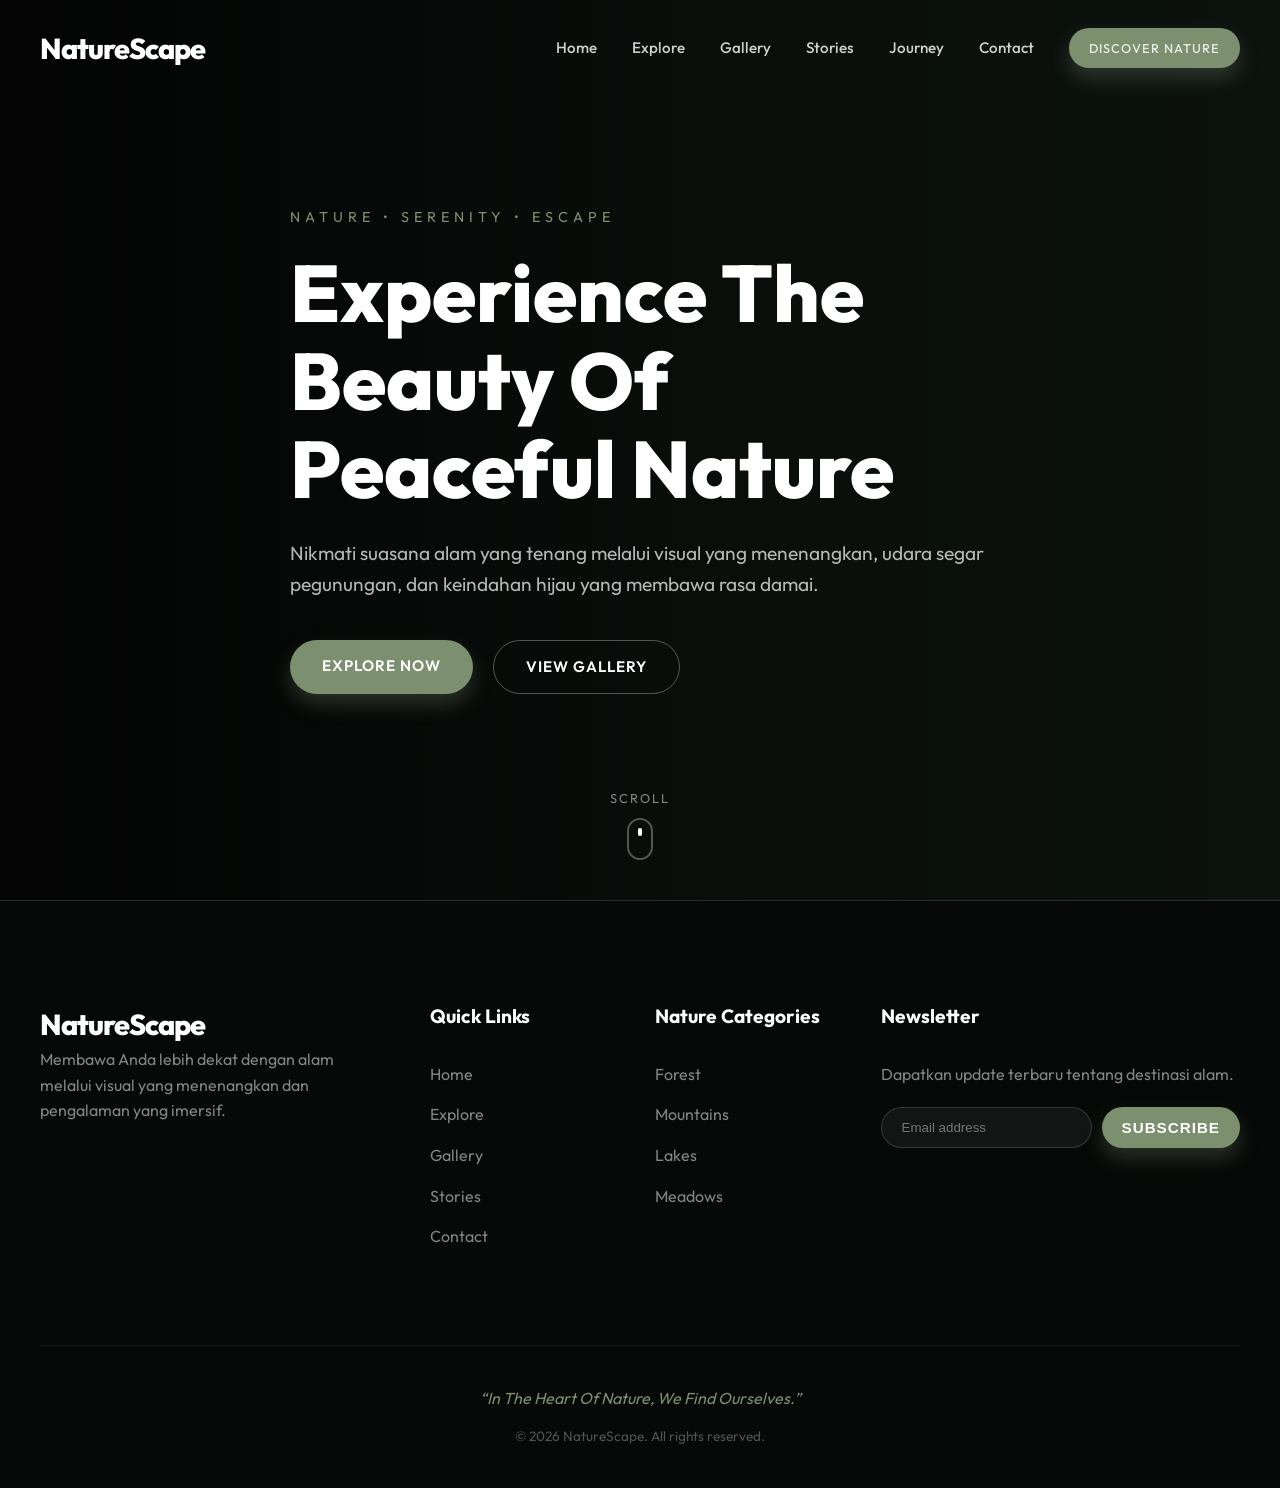
==== index.html @ 84bbf6ec "Add files via upload" ====
<!DOCTYPE html>
<html lang="id">
<head>
    <meta charset="UTF-8">
    <meta name="viewport" content="width=device-width, initial-scale=1.0">
    <title>NatureScape | Experience The Serenity</title>
    <link rel="stylesheet" href="style.css">
</head>
<body>


    <!-- Navbar -->
    <nav id="navbar">
        <div class="container nav-container">
            <a href="index.html" class="logo">NatureScape</a>
            
            <div class="nav-links">
                <a href="index.html">Home</a>
                <a href="explore.html">Explore</a>
                <a href="gallery.html">Gallery</a>
                <a href="stories.html">Stories</a>
                <a href="journey.html">Journey</a>
                <a href="contact.html">Contact</a>
                <a href="explore.html" class="btn btn-primary" style="padding: 10px 20px; font-size: 0.8rem;">Discover Nature</a>
            </div>
        </div>
    </nav>

    <!-- Hero Section -->
    <header class="hero" style="background-image: url('https://images.unsplash.com/photo-1441974231531-c6227db76b6e?auto=format&fit=crop&q=80&w=2000');">
        <div class="hero-overlay"></div>
        <div class="container">
            <div class="hero-content">
                <span class="hero-tagline">Nature • Serenity • Escape</span>
                <h1>Experience The Beauty Of Peaceful Nature</h1>
                <p>Nikmati suasana alam yang tenang melalui visual yang menenangkan, udara segar pegunungan, dan keindahan hijau yang membawa rasa damai.</p>
                <div class="hero-btns">
                    <a href="explore.html" class="btn btn-primary">Explore Now</a>
                    <a href="gallery.html" class="btn btn-outline">View Gallery</a>
                </div>
            </div>
        </div>
        
        <div class="scroll-indicator">
            <span>Scroll</span>
            <div class="mouse">
                <div class="wheel"></div>
            </div>
        </div>
    </header>

    <!-- Footer -->
    <footer>
        <div class="container">
            <div class="footer-grid">
                <div class="footer-col">
                    <a href="#" class="logo" style="color: white;">NatureScape</a>
                    <p>Membawa Anda lebih dekat dengan alam melalui visual yang menenangkan dan pengalaman yang imersif.</p>
                </div>
                <div class="footer-col">
                    <h4>Quick Links</h4>
                    <ul class="footer-links">
                        <li><a href="index.html">Home</a></li>
                        <li><a href="explore.html">Explore</a></li>
                        <li><a href="gallery.html">Gallery</a></li>
                        <li><a href="stories.html">Stories</a></li>
                        <li><a href="contact.html">Contact</a></li>
                    </ul>
                </div>
                <div class="footer-col">
                    <h4>Nature Categories</h4>
                    <ul class="footer-links">
                        <li><a href="#">Forest</a></li>
                        <li><a href="#">Mountains</a></li>
                        <li><a href="#">Lakes</a></li>
                        <li><a href="#">Meadows</a></li>
                    </ul>
                </div>
                <div class="footer-col">
                    <h4>Newsletter</h4>
                    <p>Dapatkan update terbaru tentang destinasi alam.</p>
                    <div class="newsletter">
                        <input type="email" placeholder="Email address">
                        <button class="btn btn-primary" style="padding: 10px 20px;">Subscribe</button>
                    </div>
                </div>
            </div>

            <div class="footer-bottom">
                <p class="footer-quote">“In The Heart Of Nature, We Find Ourselves.”</p>
                <p class="copyright">© 2026 NatureScape. All rights reserved.</p>
            </div>
        </div>
    </footer>

    <script src="script.js"></script>
</body>
</html>
---- style.css ----
@import url('https://fonts.googleapis.com/css2?family=Outfit:wght@300;400;500;600;700;800&family=Poppins:wght@300;400;600&display=swap');

:root {
    --forest-green: #1a2f23;
    --sage-green: #7c9070;
    --warm-beige: #f3eeea;
    --soft-white: #ffffff;
    --dark-natural: #0c120e;
    --glass: rgba(255, 255, 255, 0.08);
    --glass-border: rgba(255, 255, 255, 0.15);
    --transition: all 0.5s cubic-bezier(0.4, 0, 0.2, 1);
    --font-main: 'Outfit', sans-serif;
    --font-heading: 'Outfit', sans-serif;
}

* {
    margin: 0;
    padding: 0;
    box-sizing: border-box;
    scroll-behavior: smooth;
}

body {
    background-color: var(--dark-natural);
    color: var(--soft-white);
    font-family: var(--font-main);
    line-height: 1.6;
    overflow-x: hidden;
}

/* Scrollbar */
::-webkit-scrollbar {
    width: 8px;
}
::-webkit-scrollbar-track {
    background: var(--dark-natural);
}
::-webkit-scrollbar-thumb {
    background: var(--sage-green);
    border-radius: 10px;
}

/* Reusable Components */
.container {
    max-width: 1300px;
    margin: 0 auto;
    padding: 0 40px;
}

.btn {
    padding: 14px 32px;
    border-radius: 50px;
    font-weight: 600;
    cursor: pointer;
    transition: var(--transition);
    text-decoration: none;
    display: inline-block;
    font-size: 0.95rem;
    border: none;
    text-transform: uppercase;
    letter-spacing: 1px;
}

.btn-primary {
    background: var(--sage-green);
    color: white;
    box-shadow: 0 10px 20px rgba(124, 144, 112, 0.3);
}

.btn-primary:hover {
    transform: translateY(-5px);
    background: #8ca381;
    box-shadow: 0 15px 30px rgba(124, 144, 112, 0.4);
}

.btn-outline {
    background: transparent;
    color: white;
    border: 1px solid rgba(255, 255, 255, 0.3);
    backdrop-filter: blur(10px);
}

.btn-outline:hover {
    background: white;
    color: var(--dark-natural);
    border-color: white;
    transform: translateY(-5px);
}

/* Navbar */
nav {
    position: fixed;
    top: 0;
    left: 0;
    width: 100%;
    padding: 25px 0;
    z-index: 1000;
    transition: var(--transition);
}

nav.scrolled {
    padding: 15px 0;
    background: rgba(12, 18, 14, 0.85);
    backdrop-filter: blur(15px);
    border-bottom: 1px solid var(--glass-border);
}

.nav-container {
    display: flex;
    justify-content: space-between;
    align-items: center;
}

.logo {
    font-size: 1.8rem;
    font-weight: 800;
    color: white;
    text-decoration: none;
    letter-spacing: -1px;
}

.nav-links {
    display: flex;
    gap: 35px;
    align-items: center;
}

.nav-links a {
    color: rgba(255, 255, 255, 0.8);
    text-decoration: none;
    font-weight: 500;
    font-size: 0.95rem;
    transition: var(--transition);
    position: relative;
}

.nav-links a::after {
    content: '';
    position: absolute;
    bottom: -5px;
    left: 0;
    width: 0;
    height: 2px;
    background: var(--sage-green);
    transition: var(--transition);
}

.nav-links a:hover {
    color: white;
}

.nav-links a:hover::after {
    width: 100%;
}

/* Hero Section */
.hero {
    height: 100vh;
    width: 100%;
    position: relative;
    display: flex;
    align-items: center;
    background-size: cover;
    background-position: center;
    overflow: hidden;
}

.hero-overlay {
    position: absolute;
    top: 0;
    left: 0;
    width: 100%;
    height: 100%;
    background: linear-gradient(to right, rgba(0,0,0,0.8) 0%, rgba(0,0,0,0.2) 60%, rgba(0,0,0,0) 100%);
    z-index: 1;
}

.hero-content {
    position: relative;
    z-index: 2;
    max-width: 700px;
}

.hero-tagline {
    font-size: 0.9rem;
    text-transform: uppercase;
    letter-spacing: 5px;
    margin-bottom: 20px;
    color: var(--sage-green);
    display: block;
    animation: fadeInUp 1s ease forwards;
}

.hero h1 {
    font-size: 5rem;
    line-height: 1.1;
    font-weight: 800;
    margin-bottom: 25px;
    animation: fadeInUp 1s ease 0.2s forwards;
    opacity: 0;
}

.hero p {
    font-size: 1.2rem;
    color: rgba(255, 255, 255, 0.7);
    margin-bottom: 40px;
    animation: fadeInUp 1s ease 0.4s forwards;
    opacity: 0;
}

.hero-btns {
    display: flex;
    gap: 20px;
    animation: fadeInUp 1s ease 0.6s forwards;
    opacity: 0;
}

.scroll-indicator {
    position: absolute;
    bottom: 40px;
    left: 50%;
    transform: translateX(-50%);
    z-index: 2;
    display: flex;
    flex-direction: column;
    align-items: center;
    gap: 10px;
    color: rgba(255, 255, 255, 0.5);
    font-size: 0.8rem;
    text-transform: uppercase;
    letter-spacing: 2px;
}

.mouse {
    width: 26px;
    height: 42px;
    border: 2px solid rgba(255, 255, 255, 0.3);
    border-radius: 20px;
    position: relative;
}

.wheel {
    width: 4px;
    height: 8px;
    background: white;
    border-radius: 2px;
    position: absolute;
    top: 8px;
    left: 50%;
    transform: translateX(-50%);
    animation: scroll 2s infinite;
}

/* Sections General */
section {
    padding: 120px 0;
}

.section-header {
    text-align: center;
    margin-bottom: 70px;
}

.section-header h2 {
    font-size: 3rem;
    margin-bottom: 20px;
}

.section-header p {
    color: rgba(255, 255, 255, 0.6);
    max-width: 600px;
    margin: 0 auto;
}

/* Explore Grid */
.explore-grid {
    display: grid;
    grid-template-columns: repeat(auto-fit, minmax(280px, 1fr));
    gap: 30px;
}

.explore-card {
    background: var(--glass);
    border: 1px solid var(--glass-border);
    backdrop-filter: blur(10px);
    border-radius: 30px;
    overflow: hidden;
    transition: var(--transition);
}

.explore-card:hover {
    transform: translateY(-15px);
    border-color: var(--sage-green);
    box-shadow: 0 30px 60px rgba(0,0,0,0.3);
}

.card-img {
    height: 250px;
    overflow: hidden;
}

.card-img img {
    width: 100%;
    height: 100%;
    object-fit: cover;
    transition: var(--transition);
}

.explore-card:hover .card-img img {
    transform: scale(1.1);
}

.card-body {
    padding: 30px;
}

.card-body h3 {
    font-size: 1.5rem;
    margin-bottom: 15px;
}

.card-body p {
    font-size: 0.95rem;
    color: rgba(255, 255, 255, 0.6);
    margin-bottom: 25px;
}

/* Gallery Masonry */
.gallery-grid {
    columns: 3 300px;
    column-gap: 20px;
}

.gallery-item {
    margin-bottom: 20px;
    border-radius: 25px;
    overflow: hidden;
    position: relative;
}

.gallery-item img {
    width: 100%;
    display: block;
    transition: var(--transition);
}

.gallery-item:hover img {
    transform: scale(1.05);
}

/* Stories / Quotes */
.stories {
    background: linear-gradient(to bottom, var(--dark-natural), #1a2f23, var(--dark-natural));
}

.quote-container {
    text-align: center;
    max-width: 900px;
    margin: 0 auto;
    padding: 80px 40px;
    background: var(--glass);
    border-radius: 40px;
    backdrop-filter: blur(20px);
    border: 1px solid var(--glass-border);
}

.quote-icon {
    font-size: 3rem;
    color: var(--sage-green);
    margin-bottom: 30px;
}

.quote-text {
    font-size: 2.2rem;
    font-style: italic;
    line-height: 1.4;
    margin-bottom: 30px;
}

/* Journey Timeline */
.timeline {
    position: relative;
    max-width: 800px;
    margin: 0 auto;
}

.timeline::after {
    content: '';
    position: absolute;
    width: 2px;
    background: var(--glass-border);
    top: 0;
    bottom: 0;
    left: 50%;
    transform: translateX(-50%);
}

.timeline-item {
    padding: 20px 40px;
    position: relative;
    width: 50%;
}

.timeline-item:nth-child(odd) { left: 0; text-align: right; }
.timeline-item:nth-child(even) { left: 50%; }

.timeline-dot {
    width: 16px;
    height: 16px;
    background: var(--sage-green);
    border-radius: 50%;
    position: absolute;
    top: 30px;
    z-index: 2;
    box-shadow: 0 0 20px var(--sage-green);
}

.timeline-item:nth-child(odd) .timeline-dot { right: -8px; }
.timeline-item:nth-child(even) .timeline-dot { left: -8px; }

.timeline-content {
    background: var(--glass);
    padding: 30px;
    border-radius: 20px;
    border: 1px solid var(--glass-border);
}

/* Contact */
.contact-form {
    max-width: 700px;
    margin: 0 auto;
    background: var(--glass);
    padding: 50px;
    border-radius: 35px;
    backdrop-filter: blur(20px);
    border: 1px solid var(--glass-border);
}

.form-group {
    margin-bottom: 25px;
}

.form-group label {
    display: block;
    margin-bottom: 10px;
    font-size: 0.9rem;
    color: rgba(255, 255, 255, 0.7);
}

.form-group input, .form-group textarea {
    width: 100%;
    padding: 15px 20px;
    background: rgba(255, 255, 255, 0.05);
    border: 1px solid var(--glass-border);
    border-radius: 15px;
    color: white;
    font-family: inherit;
    transition: var(--transition);
}

.form-group input:focus, .form-group textarea:focus {
    outline: none;
    border-color: var(--sage-green);
    background: rgba(255, 255, 255, 0.1);
}

/* Footer */
footer {
    background: #060907;
    padding: 100px 0 40px;
    border-top: 1px solid var(--glass-border);
}

.footer-grid {
    display: grid;
    grid-template-columns: 2fr 1fr 1fr 2fr;
    gap: 60px;
    margin-bottom: 80px;
}

.footer-col h4 {
    font-size: 1.2rem;
    margin-bottom: 30px;
    color: white;
}

.footer-col p {
    color: rgba(255, 255, 255, 0.5);
    margin-bottom: 20px;
}

.footer-links {
    list-style: none;
}

.footer-links li {
    margin-bottom: 15px;
}

.footer-links a {
    color: rgba(255, 255, 255, 0.5);
    text-decoration: none;
    transition: var(--transition);
}

.footer-links a:hover {
    color: var(--sage-green);
    padding-left: 10px;
}

.newsletter {
    display: flex;
    gap: 10px;
}

.newsletter input {
    flex: 1;
    background: rgba(255, 255, 255, 0.05);
    border: 1px solid var(--glass-border);
    padding: 12px 20px;
    border-radius: 50px;
    color: white;
}

.footer-bottom {
    text-align: center;
    border-top: 1px solid rgba(255, 255, 255, 0.05);
    padding-top: 40px;
}

.footer-quote {
    font-style: italic;
    color: var(--sage-green);
    margin-bottom: 15px;
}

.copyright {
    font-size: 0.85rem;
    color: rgba(255, 255, 255, 0.3);
}

/* Animations */
@keyframes fadeInUp {
    from { opacity: 0; transform: translateY(40px); }
    to { opacity: 1; transform: translateY(0); }
}

@keyframes scroll {
    0% { transform: translateX(-50%) translateY(0); opacity: 1; }
    100% { transform: translateX(-50%) translateY(15px); opacity: 0; }
}

/* Mobile Responsive */
@media (max-width: 992px) {
    .footer-grid { grid-template-columns: 1fr 1fr; }
    .hero h1 { font-size: 3.5rem; }
}

@media (max-width: 768px) {
    .nav-links { display: none; }
    .footer-grid { grid-template-columns: 1fr; }
    .hero h1 { font-size: 2.8rem; }
    .timeline::after { left: 40px; }
    .timeline-item { width: 100%; left: 0 !important; text-align: left !important; padding-left: 70px; }
    .timeline-dot { left: 32px !important; }
}
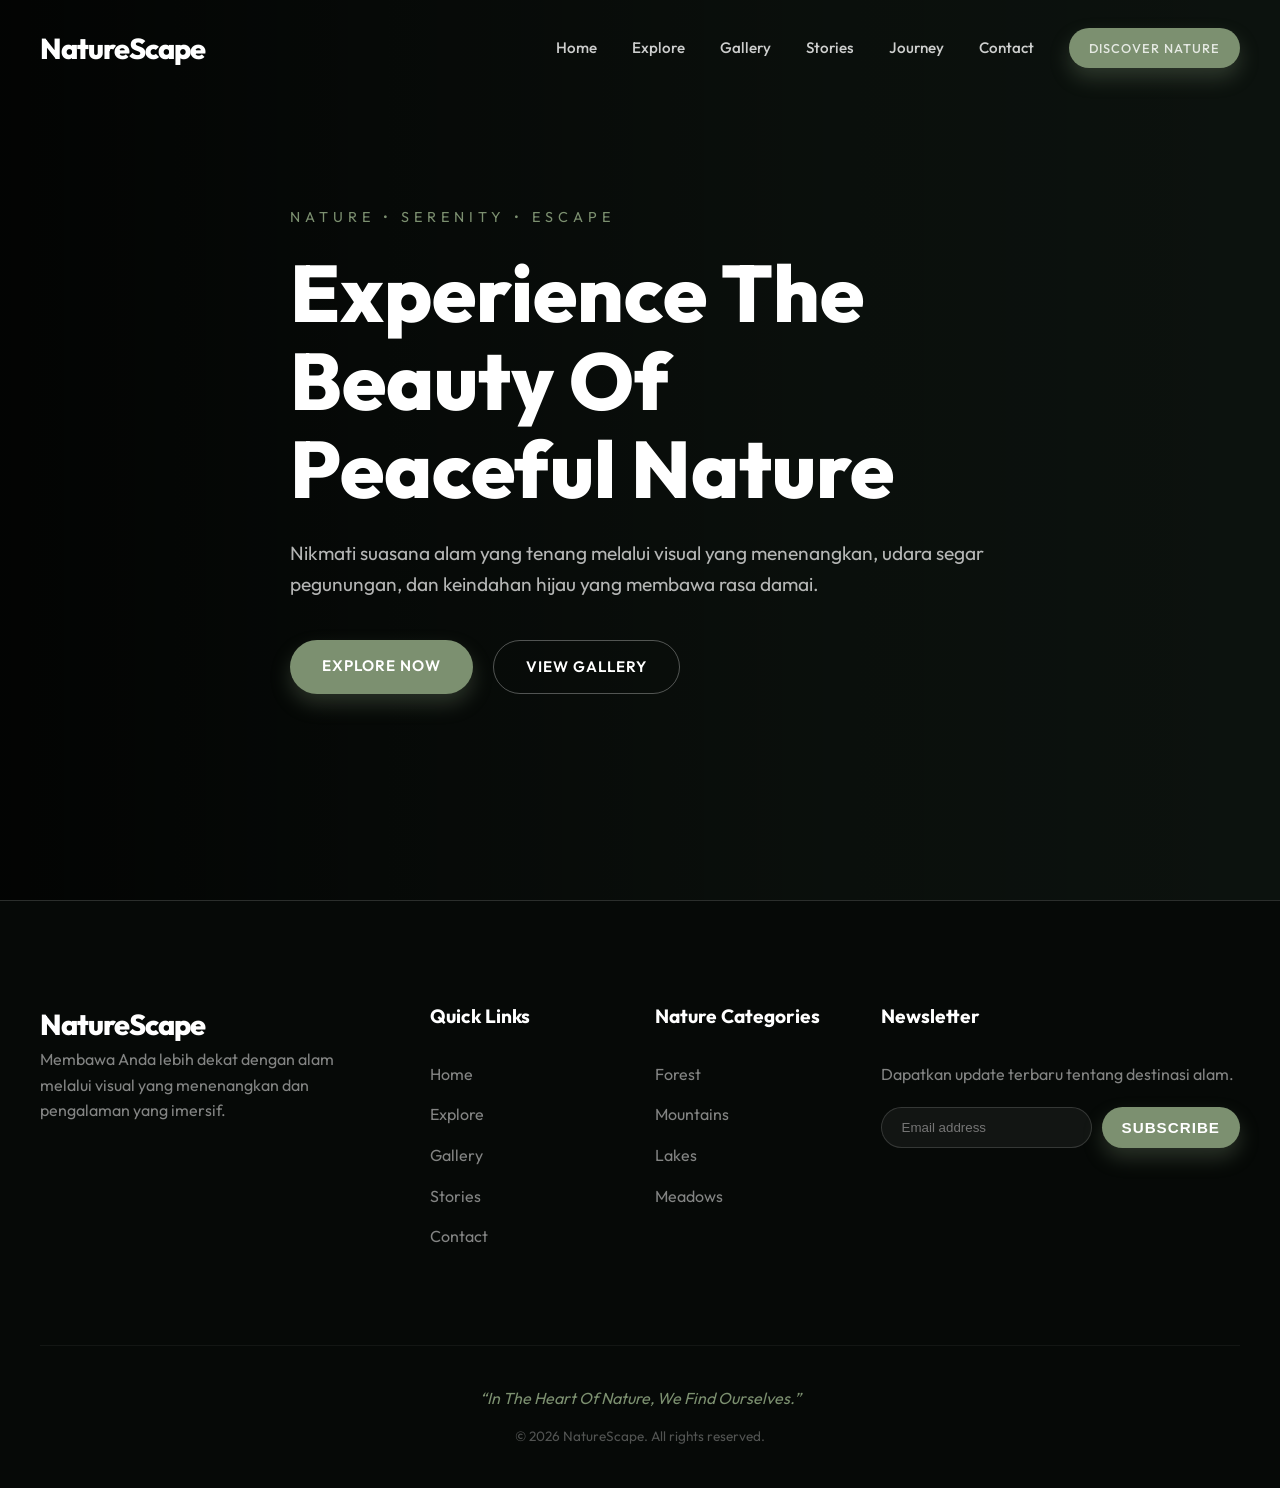
==== commit e509bc6d: "Add files via upload" ====
--- a/index.html
+++ b/index.html
@@ -41,12 +41,6 @@
             </div>
         </div>
         
-        <div class="scroll-indicator">
-            <span>Scroll</span>
-            <div class="mouse">
-                <div class="wheel"></div>
-            </div>
-        </div>
     </header>
 
     <!-- Footer -->
--- a/style.css
+++ b/style.css
@@ -215,41 +215,6 @@
     opacity: 0;
 }
 
-.scroll-indicator {
-    position: absolute;
-    bottom: 40px;
-    left: 50%;
-    transform: translateX(-50%);
-    z-index: 2;
-    display: flex;
-    flex-direction: column;
-    align-items: center;
-    gap: 10px;
-    color: rgba(255, 255, 255, 0.5);
-    font-size: 0.8rem;
-    text-transform: uppercase;
-    letter-spacing: 2px;
-}
-
-.mouse {
-    width: 26px;
-    height: 42px;
-    border: 2px solid rgba(255, 255, 255, 0.3);
-    border-radius: 20px;
-    position: relative;
-}
-
-.wheel {
-    width: 4px;
-    height: 8px;
-    background: white;
-    border-radius: 2px;
-    position: absolute;
-    top: 8px;
-    left: 50%;
-    transform: translateX(-50%);
-    animation: scroll 2s infinite;
-}
 
 /* Sections General */
 section {
@@ -545,10 +510,6 @@
     to { opacity: 1; transform: translateY(0); }
 }
 
-@keyframes scroll {
-    0% { transform: translateX(-50%) translateY(0); opacity: 1; }
-    100% { transform: translateX(-50%) translateY(15px); opacity: 0; }
-}
 
 /* Mobile Responsive */
 @media (max-width: 992px) {
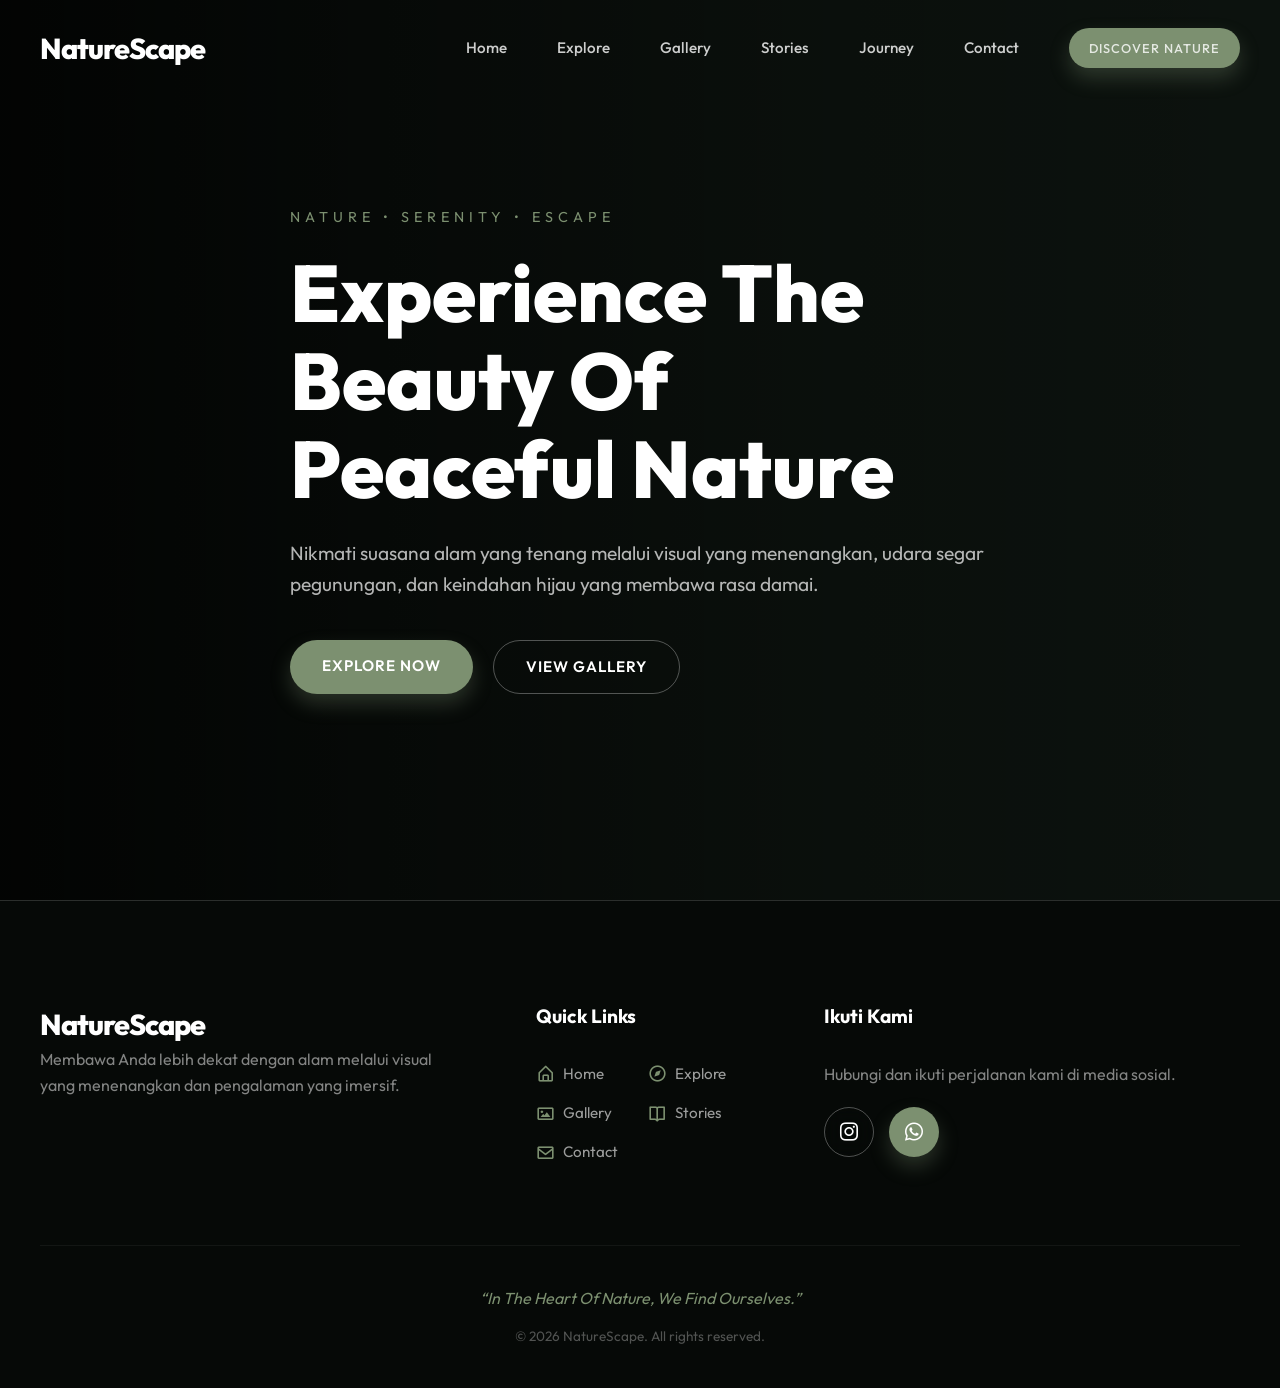
==== commit 996a67d1: "Add files via upload" ====
--- a/index.html
+++ b/index.html
@@ -4,6 +4,7 @@
     <meta charset="UTF-8">
     <meta name="viewport" content="width=device-width, initial-scale=1.0">
     <title>NatureScape | Experience The Serenity</title>
+    <link href='https://unpkg.com/boxicons@2.1.4/css/boxicons.min.css' rel='stylesheet'>
     <link rel="stylesheet" href="style.css">
 </head>
 <body>
@@ -53,29 +54,20 @@
                 </div>
                 <div class="footer-col">
                     <h4>Quick Links</h4>
-                    <ul class="footer-links">
-                        <li><a href="index.html">Home</a></li>
-                        <li><a href="explore.html">Explore</a></li>
-                        <li><a href="gallery.html">Gallery</a></li>
-                        <li><a href="stories.html">Stories</a></li>
-                        <li><a href="contact.html">Contact</a></li>
-                    </ul>
+                    <div class="quick-links-grid">
+                        <a href="index.html"><i class='bx bx-home-alt'></i> Home</a>
+                        <a href="explore.html"><i class='bx bx-compass'></i> Explore</a>
+                        <a href="gallery.html"><i class='bx bx-image'></i> Gallery</a>
+                        <a href="stories.html"><i class='bx bx-book-open'></i> Stories</a>
+                        <a href="contact.html"><i class='bx bx-envelope'></i> Contact</a>
+                    </div>
                 </div>
                 <div class="footer-col">
-                    <h4>Nature Categories</h4>
-                    <ul class="footer-links">
-                        <li><a href="#">Forest</a></li>
-                        <li><a href="#">Mountains</a></li>
-                        <li><a href="#">Lakes</a></li>
-                        <li><a href="#">Meadows</a></li>
-                    </ul>
-                </div>
-                <div class="footer-col">
-                    <h4>Newsletter</h4>
-                    <p>Dapatkan update terbaru tentang destinasi alam.</p>
-                    <div class="newsletter">
-                        <input type="email" placeholder="Email address">
-                        <button class="btn btn-primary" style="padding: 10px 20px;">Subscribe</button>
+                    <h4>Ikuti Kami</h4>
+                    <p>Hubungi dan ikuti perjalanan kami di media sosial.</p>
+                    <div class="social-links" style="display: flex; gap: 15px; flex-wrap: wrap; margin-top: 15px;">
+                        <a href="https://www.instagram.com/mrijalalafif?igsh=MTB0MHI0NGc5NnZpOQ==" class="btn btn-outline social-btn" title="Instagram" target="_blank"><i class='bx bxl-instagram'></i></a>
+                        <a href="https://wa.me/6285609213828?text=Halo%20kak%2C%20saya%20ingin%20diskusi%20tentang%20NatureScape" class="btn btn-primary social-btn" title="WhatsApp" target="_blank"><i class='bx bxl-whatsapp'></i></a>
                     </div>
                 </div>
             </div>
--- a/style.css
+++ b/style.css
@@ -121,7 +121,7 @@
 
 .nav-links {
     display: flex;
-    gap: 35px;
+    gap: 50px;
     align-items: center;
 }
 
@@ -438,8 +438,8 @@
 
 .footer-grid {
     display: grid;
-    grid-template-columns: 2fr 1fr 1fr 2fr;
-    gap: 60px;
+    grid-template-columns: 2fr 1fr 2fr;
+    gap: 80px;
     margin-bottom: 80px;
 }
 
@@ -454,23 +454,48 @@
     margin-bottom: 20px;
 }
 
-.footer-links {
-    list-style: none;
-}
-
-.footer-links li {
-    margin-bottom: 15px;
-}
-
-.footer-links a {
-    color: rgba(255, 255, 255, 0.5);
+/* Quick Links Grid */
+.quick-links-grid {
+    display: grid;
+    grid-template-columns: 1fr 1fr;
+    gap: 15px;
+}
+
+.quick-links-grid a {
+    color: rgba(255, 255, 255, 0.6);
     text-decoration: none;
     transition: var(--transition);
-}
-
-.footer-links a:hover {
+    display: flex;
+    align-items: center;
+    gap: 8px;
+    font-size: 0.95rem;
+}
+
+.quick-links-grid a i {
+    font-size: 1.2rem;
     color: var(--sage-green);
-    padding-left: 10px;
+    transition: var(--transition);
+}
+
+.quick-links-grid a:hover {
+    color: white;
+    transform: translateX(5px);
+}
+
+.quick-links-grid a:hover i {
+    color: white;
+}
+
+/* Social Buttons */
+.social-btn {
+    display: inline-flex !important;
+    align-items: center;
+    justify-content: center;
+    width: 50px;
+    height: 50px;
+    border-radius: 50% !important;
+    padding: 0 !important;
+    font-size: 1.5rem;
 }
 
 .newsletter {
@@ -518,10 +543,96 @@
 }
 
 @media (max-width: 768px) {
-    .nav-links { display: none; }
-    .footer-grid { grid-template-columns: 1fr; }
-    .hero h1 { font-size: 2.8rem; }
-    .timeline::after { left: 40px; }
-    .timeline-item { width: 100%; left: 0 !important; text-align: left !important; padding-left: 70px; }
-    .timeline-dot { left: 32px !important; }
-}
+    /* Top Navbar with Scrollable Tabs */
+    nav {
+        padding: 15px 0 5px;
+        background: transparent;
+        backdrop-filter: none;
+        border-bottom: none;
+    }
+
+    nav.scrolled {
+        background: rgba(12, 18, 14, 0.95);
+        backdrop-filter: blur(20px);
+        border-bottom: 1px solid var(--glass-border);
+    }
+    
+    .nav-container {
+        flex-direction: column;
+        align-items: center;
+        gap: 20px;
+        padding: 10px 0 0;
+    }
+    
+    .logo {
+        font-size: 1.6rem;
+    }
+    
+    .nav-links { 
+        display: flex;
+        width: 100%;
+        overflow-x: auto;
+        padding: 5px 25px 20px;
+        gap: 35px;
+        justify-content: flex-start;
+        -webkit-overflow-scrolling: touch;
+        scroll-snap-type: x mandatory;
+    }
+    
+    .nav-links::-webkit-scrollbar {
+        display: none;
+    }
+    
+    .nav-links a {
+        font-size: 1.05rem;
+        font-weight: 500;
+        white-space: nowrap;
+        color: rgba(255, 255, 255, 0.7);
+        scroll-snap-align: center;
+        padding: 10px 22px;
+        background: rgba(255, 255, 255, 0.05);
+        border-radius: 30px;
+        border: 1px solid transparent;
+        transition: var(--transition);
+    }
+
+    .nav-links a:active, .nav-links a:hover {
+        color: white;
+        background: rgba(124, 144, 112, 0.3);
+        border-color: var(--sage-green);
+    }
+    
+    .nav-links a::after {
+        display: none;
+    }
+    
+    .nav-links .btn {
+        display: none;
+    }
+
+    .footer-grid { grid-template-columns: 1fr; gap: 40px; }
+    footer { padding: 60px 0 40px; } 
+    
+    .hero { background-position: center 20%; }
+    .hero h1 { font-size: 2.5rem; margin-top: 60px; }
+    .hero p { font-size: 1rem; }
+    .hero-btns { flex-direction: column; width: 100%; gap: 15px; }
+    .hero-btns .btn { width: 100%; text-align: center; }
+    
+    .container { padding: 0 25px; }
+    section { padding: 80px 0; }
+    .section-header h2 { font-size: 2.2rem; }
+    
+    .timeline::after { left: 30px; }
+    .timeline-item { width: 100%; left: 0 !important; text-align: left !important; padding-left: 60px; padding-right: 0;}
+    .timeline-dot { left: 22px !important; }
+    
+    .gallery-grid { columns: 2 150px; column-gap: 15px; }
+    .quote-container { padding: 50px 25px; }
+    .quote-text { font-size: 1.5rem; }
+    .contact-form { padding: 30px; }
+}
+
+@media (max-width: 480px) {
+    .gallery-grid { columns: 1 100%; }
+}
